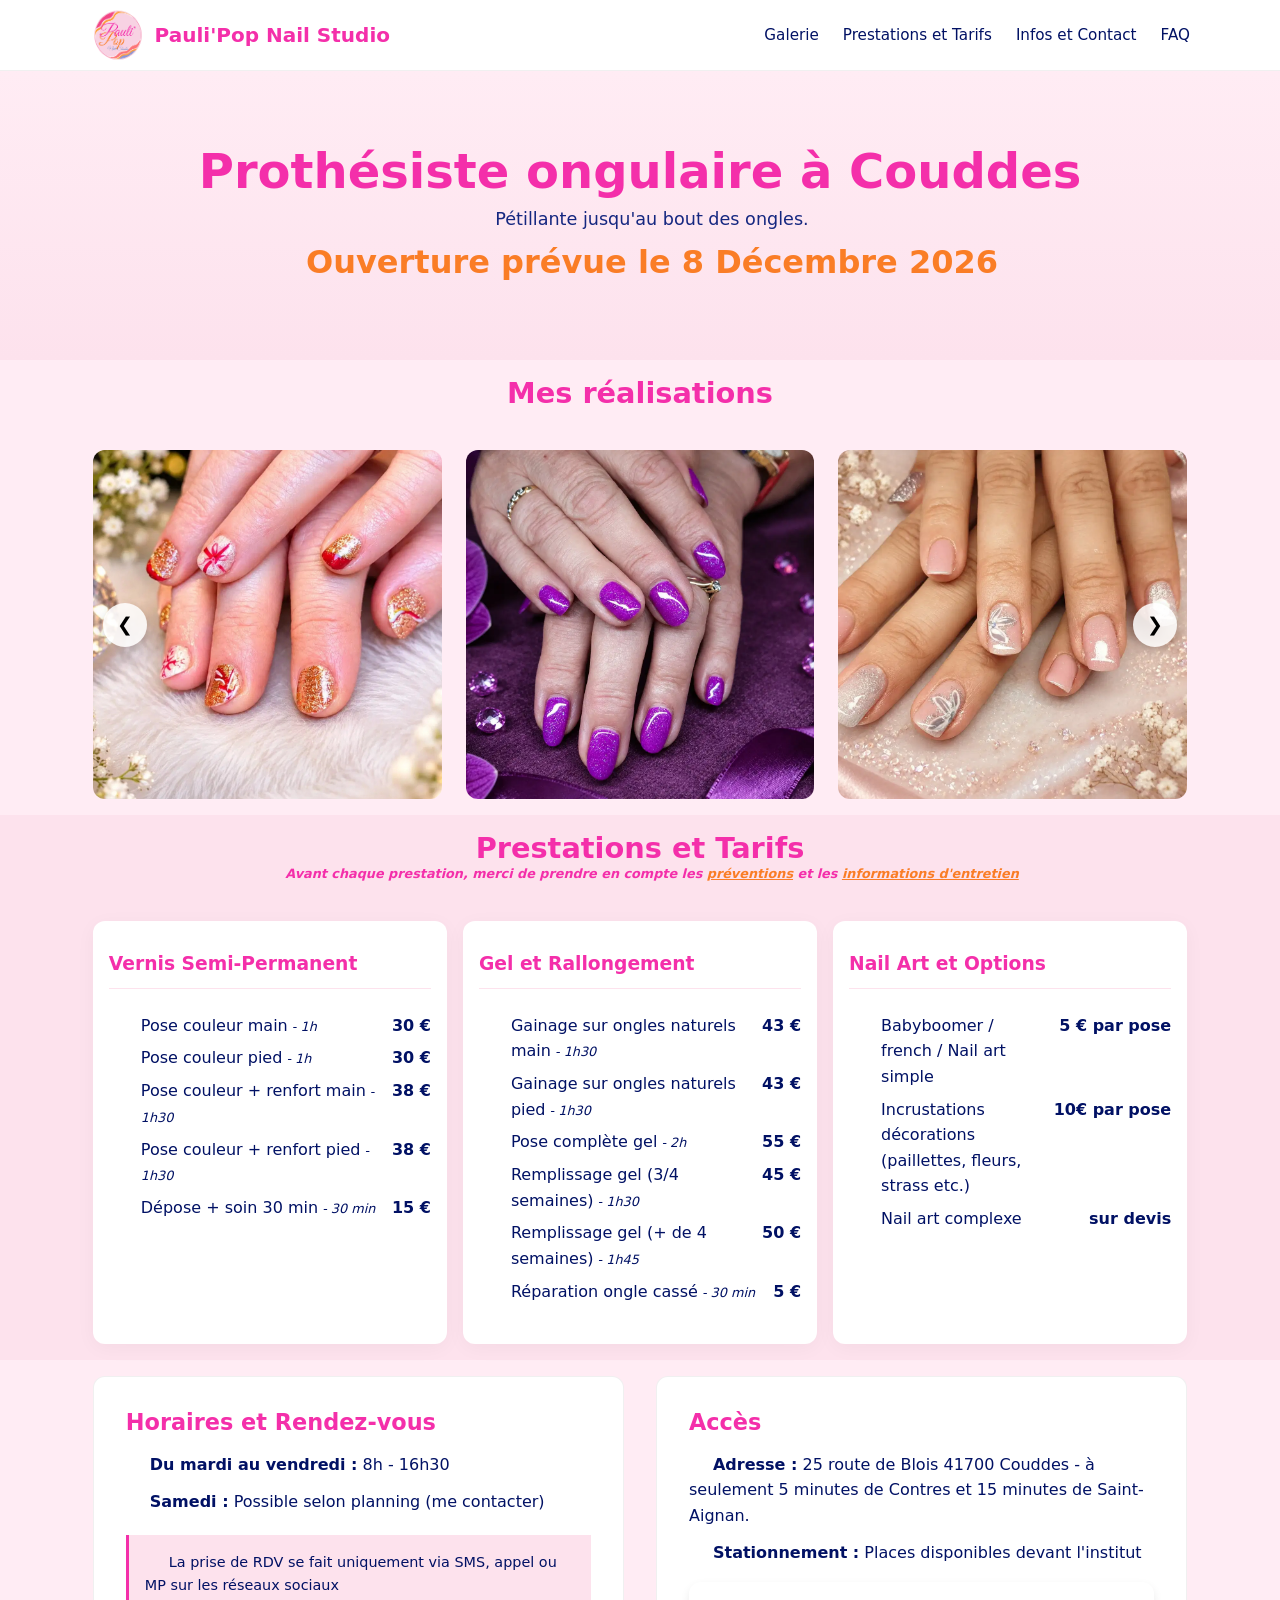
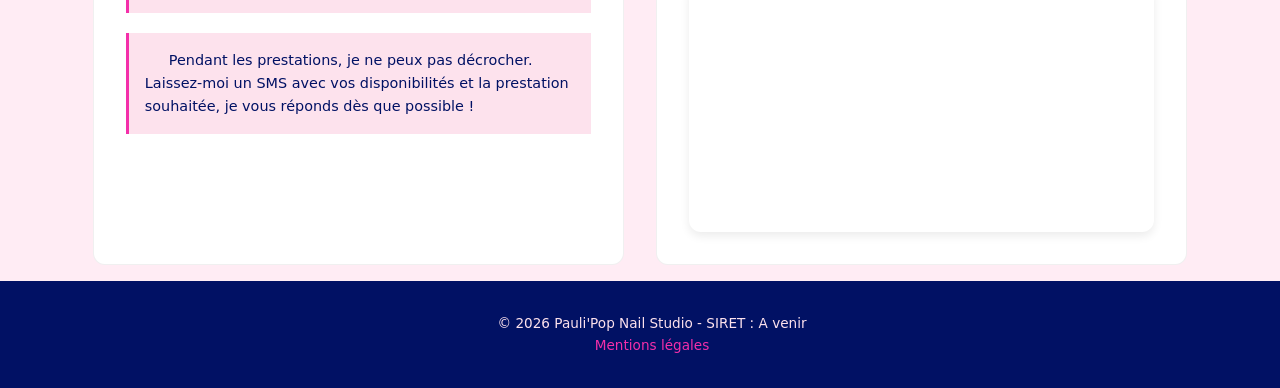
==== index.html @ 3b9c90e1 "Add files via upload" ====
<!DOCTYPE html>
<html lang="fr">

<head>
    <meta charset="UTF-8">
    <meta name="viewport" content="width=device-width, initial-scale=1.0">

    <title>Pauli'Pop Nail Studio | Prothésiste Ongulaire à Couddes</title>
    <meta name="description"
        content="Prothésiste ongulaire diplômée à Couddes. Pose en gel, vernis semi-permanent, nail art et beauté des mains. Prise de rendez-vous par téléphone ou SMS.">
    <!-- OpenGraph pour le partage sur les réseaux sociaux (Instagram, Facebook, SMS) -->
    <meta property="og:title" content="Pauli'Pop Nail Studio | Prothésiste Ongulaire à Couddes">
    <meta property="og:description"
        content="Pose en gel, vernis semi-permanent, nail art et beauté des mains à Couddes (41700).">
    <meta property="og:type" content="website">
    <meta property="og:image" content="images/photos/pose-1.webp">

    <!-- Données structurées Google (SEO Local) -->
    <script type="application/ld+json">
    {
      "@context": "https://schema.org",
      "@type": "NailSalon",
      "name": "Pauli'Pop Nail Studio",
      "image": "images/logo.png",
      "telephone": "+33788819565",
      "address": {
        "@type": "PostalAddress",
        "streetAddress": "25 route de Blois",
        "addressLocality": "Couddes",
        "postalCode": "41700",
        "addressCountry": "FR"
      },
      "openingHoursSpecification": [
        {
          "@type": "OpeningHoursSpecification",
          "dayOfWeek": ["Tuesday", "Wednesday", "Thursday", "Friday"],
          "opens": "08:00",
          "closes": "16:30"
        }
      ],
      "priceRange": "€"
    }
    </script>

    <!-- Appel du CSS compilé et minifié -->
    <link rel="stylesheet" href="css/style.min.css">
</head>

<body>

    <!-- En-tête et navigation -->
    <header class="header">
        <div class="container header__inner">
            <a href="./index.html" class="logo">
                <img src="images/logo.png" alt="Pauli'Pop Nail Studio" width="70" height="70" />
                Pauli'Pop Nail Studio
            </a>
            <nav class="nav">
                <a href="./index.html#galerie">Galerie</a>
                <a href="./index.html#prestations">Prestations et Tarifs</a>
                <a href="./index.html#infos">Infos et Contact</a>
                <a href="./faq.html">FAQ</a>
            </nav>
        </div>
    </header>

    <main>
        <!-- Section d'accueil (Hero) -->
        <section class="hero">
            <div class="container">
                <h1>Prothésiste ongulaire à Couddes</h1>
                <p class="hero__subtitle">Pétillante jusqu'au bout des ongles.</p>
                <p class="hero__subtitle__note">Ouverture prévue le 8 Décembre 2026</p>
            </div>
        </section>

        <!-- Section Galerie -->
        <section id="galerie" class="section">
            <div class="container">
                <h2>Mes réalisations</h2>

                <div class="carrousel-wrapper">
                    <button class="carrousel-btn prev" aria-label="Photo précédente">&#10094;</button>

                    <div class="galerie-carrousel" id="galerieCarrousel">
                        <!-- Les 31 photos vont s'ajouter ici automatiquement -->
                    </div>

                    <button class="carrousel-btn next" aria-label="Photo suivante">&#10095;</button>
                </div>
            </div>
        </section>



        <!-- Section Prestations & Tarifs -->
        <section id="prestations" class="section section--alt">
            <div class="container">
                <h2>Prestations et Tarifs
                    <p class="note_tarif">Avant chaque prestation, merci de prendre en compte les <a
                            href="./prevention.html">préventions</a> et les <a href="./entretien.html">informations
                            d'entretien</a> </p>
                </h2>
                <div class="tarifs-grid">

                    <div class="tarif-card">
                        <h3>Vernis Semi-Permanent</h3>
                        <ul class="tarif-list">
                            <li><span>Pose couleur main<span class="duration"> - 1h</span></span><strong>30
                                    €</strong></li>
                            <li><span>Pose couleur pied<span class="duration"> - 1h</span></span><strong>30
                                    €</strong></li>
                            <li><span>Pose couleur + renfort main<span class="duration"> - 1h30</span></span><strong>38
                                    €</strong></li>
                            <li><span>Pose couleur + renfort pied<span class="duration"> - 1h30</span></span><strong>38
                                    €</strong></li>
                            <li><span>Dépose + soin 30 min<span class="duration"> - 30 min</span></span><strong>15
                                    €</strong>
                            </li>
                        </ul>
                    </div>

                    <div class="tarif-card">
                        <h3>Gel et Rallongement</h3>
                        <ul class="tarif-list">
                            <li><span>Gainage sur ongles naturels main<span class="duration"> -
                                        1h30</span></span><strong>43 €</strong></li>
                            <li><span>Gainage sur ongles naturels pied<span class="duration"> -
                                        1h30</span></span><strong>43 €</strong></li>
                            <li><span>Pose complète gel<span class="duration"> - 2h</span></span><strong>55 €</strong>
                            </li>
                            <li><span>Remplissage gel (3/4 semaines)<span class="duration"> - 1h30</span>
                                </span><strong>45
                                    €</strong></li>
                            <li><span>Remplissage gel (+ de 4 semaines)<span class="duration"> -
                                        1h45</span></span><strong>50 €</strong></li>
                            <li><span>Réparation ongle cassé<span class="duration"> - 30 min</span></span><strong>5
                                    €</strong></li>
                        </ul>
                    </div>

                    <div class="tarif-card">
                        <h3>Nail Art et Options</h3>
                        <ul class="tarif-list">
                            <li><span>Babyboomer / french / Nail art simple</span><strong>5 € par pose</strong></li>
                            <li><span>Incrustations décorations (paillettes, fleurs, strass etc.)</span><strong>10€ par
                                    pose</strong></li>
                            <li><span>Nail art complexe</span><strong>sur devis</strong></li>
                        </ul>
                    </div>

                </div>
            </div>
        </section>

        <!-- Section Infos pratiques -->
        <section id="infos" class="section">
            <div class="container infos-grid">
                <div class="info-box">
                    <h2>Horaires et Rendez-vous</h2>
                    <p><strong>Du mardi au vendredi :</strong> 8h - 16h30</p>
                    <p><strong>Samedi :</strong> Possible selon planning (me contacter)</p>
                    <p class="info-box__alert">La prise de RDV se fait uniquement via SMS, appel ou MP sur les réseaux
                        sociaux</p>

                    <p class="info-box__alert">Pendant les prestations, je ne peux pas décrocher. Laissez-moi un SMS
                        avec vos disponibilités et la prestation souhaitée, je vous réponds dès que possible !</p>
                </div>

                <div class="info-box">
                    <h2>Accès
                    </h2>
                    <p><strong>Adresse :</strong> 25 route de Blois 41700 Couddes - à seulement 5 minutes de Contres et
                        15 minutes de Saint-Aignan.</p>
                    <p><strong>Stationnement :</strong> Places disponibles devant l'institut</p>

                    <div class="map-container">
                        <iframe
                            src="https://www.google.com/maps/embed?pb=!1m18!1m12!1m3!1d2702.5036001926824!2d1.401968976688991!3d47.363088704761374!2m3!1f0!2f0!3f0!3m2!1i1024!2i768!4f13.1!3m3!1m2!1s0x47fb53fe15aad1d7%3A0x353d129501a65e5e!2s25%20Rte%20de%20Blois%2C%2041700%20Couddes!5e0!3m2!1sfr!2sfr!4v1795610580144!5m2!1sfr!2sfr"
                            width="600" height="450" style="border:0;" allowfullscreen="" loading="lazy"
                            referrerpolicy="strict-origin-when-cross-origin"></iframe>
                    </div>

                </div>
            </div>
        </section>
    </main>

    <!-- Pied de page -->
    <footer class="footer">
        <div class="container">
            <p>&copy; 2026 Pauli'Pop Nail Studio - SIRET : A venir</p>
            <p><a href="./cgv.html">Mentions légales</a></p>
        </div>
    </footer>

    <!-- Barre fixe mobile pour appeler ou envoyer un SMS en 1 clic -->
    <div class="mobile-bar">
        <a href="tel:+33788819565" class="mobile-bar__btn mobile-bar__btn--call">Appeler</a>
        <a href="sms:+33788819565" class="mobile-bar__btn mobile-bar__btn--sms">SMS</a>
    </div>
    <script>
        const carrousel = document.getElementById('galerieCarrousel');
        const totalPhotos = 31;

        for (let i = totalPhotos; i >= 1; i--) {
            const figure = document.createElement('figure');
            figure.className = 'galerie-item';
            figure.innerHTML = `<img src="images/photos/pose-${i}.webp" alt="Réalisation onglerie Pauli'pop Nail Studio ${i}" width="800" height="800" loading="lazy">`;
            carrousel.appendChild(figure);
        }

        // Gestion des flèches
        const prevBtn = document.querySelector('.carrousel-btn.prev');
        const nextBtn = document.querySelector('.carrousel-btn.next');

        nextBtn.addEventListener('click', () => {
            const itemWidth = carrousel.querySelector('.galerie-item').offsetWidth;
            carrousel.scrollBy({ left: itemWidth + 24, behavior: 'smooth' });
        });

        prevBtn.addEventListener('click', () => {
            const itemWidth = carrousel.querySelector('.galerie-item').offsetWidth;
            carrousel.scrollBy({ left: -(itemWidth + 24), behavior: 'smooth' });
        });
    </script>

</body>

</html>
---- css/style.min.css ----
*{box-sizing:border-box;margin:0;padding:0}html{scroll-behavior:smooth}body{font-family:system-ui,-apple-system,sans-serif;background-color:#ffecf4;color:#011164;line-height:1.6;padding-bottom:60px}@media(min-width: 768px){body{padding-bottom:0}}.container{width:90%;max-width:1100px;margin:0 auto}h1,h2,h3{font-weight:600;line-height:1.2}h2{font-size:1.8rem;text-align:center;margin-bottom:2.5rem;color:#f42faa}h3{margin-bottom:.5rem;color:#fa7d26}.section{padding:1rem 2rem}.section--alt{background-color:#fde2ed}p{text-indent:1.5rem}ul li{margin-left:2rem}.header{background:#fff;border-bottom:1px solid rgba(0,0,0,.06);position:sticky;top:0;z-index:100}.header__inner{display:flex;flex-direction:column;justify-content:center;align-items:center;gap:.5rem;padding:.75rem 0}@media(min-width: 768px){.header__inner{flex-direction:row;justify-content:space-between;height:70px;padding:0}}.header .logo{display:flex;align-items:center;gap:.6rem;font-size:1.15rem;font-weight:700;color:#f42faa;text-decoration:none;white-space:nowrap}@media(min-width: 768px){.header .logo{font-size:1.25rem}}.header .logo img{width:45px;height:45px}@media(min-width: 768px){.header .logo img{width:55px;height:55px}}.header .nav{display:flex;flex-wrap:wrap;justify-content:center;gap:.5rem 1rem}@media(min-width: 768px){.header .nav{gap:1.5rem}}.header .nav a{text-decoration:none;color:#011164;font-size:.85rem;transition:color .2s;white-space:nowrap}@media(min-width: 768px){.header .nav a{font-size:.95rem}}.header .nav a:hover{color:#f42faa}.hero{text-align:center;padding:4.5rem 0;background:linear-gradient(to top, #fde2ed, #ffecf4)}.hero h1{font-size:2.2rem;margin-bottom:.3rem;color:#f42faa}@media(min-width: 768px){.hero h1{font-size:3rem}}.hero__subtitle{font-size:1.1rem;color:#152780;max-width:640px;margin:0 auto .2rem}.hero__subtitle__note{color:#fa7d26;font-size:2rem;font-weight:550}.footer{text-align:center;padding:2rem 0;background:#011164;color:#fde2ed;font-size:.85rem}.footer a{color:#f42faa;text-decoration:none}.btn{display:inline-block;padding:.85rem 1.75rem;border-radius:50px;text-decoration:none;font-weight:600;transition:background-color .2s,transform .2s}.btn--primary{background-color:#f42faa;color:#fff}.btn--primary:hover{background-color:#fa7d26}.btn--secondary{background-color:#fff;color:#f42faa;border:1px solid #f42faa}.btn--secondary:hover{background-color:#fde2ed}.mobile-bar{position:fixed;bottom:0;left:0;width:100%;display:flex;z-index:200;box-shadow:0 -2px 10px rgba(0,0,0,.1)}@media(min-width: 768px){.mobile-bar{display:none}}.mobile-bar__btn{flex:1;text-align:center;padding:1rem;text-decoration:none;font-weight:700;font-size:1rem}.mobile-bar__btn--call{background-color:#f42faa;color:#fff}.mobile-bar__btn--sms{background-color:#fff;color:#f42faa}.note_tarif{text-align:center;font-size:.8rem;font-style:italic}.note_tarif a{color:#fa7d26}.tarifs-grid{display:grid;grid-template-columns:1fr;gap:1rem}@media(min-width: 768px){.tarifs-grid{grid-template-columns:repeat(3, 1fr)}}.tarif-card{background:#fff;padding:2rem 1rem;border-radius:12px;box-shadow:0 4px 20px rgba(0,0,0,.04)}.tarif-card .duration{font-style:italic;font-size:.8rem}.tarif-card h3{color:#f42faa;margin-bottom:1.5rem;padding-bottom:.75rem;border-bottom:1px solid #fde2ed}.tarif-list{list-style:none}.tarif-list li{display:flex;justify-content:space-between;align-items:baseline;margin-bottom:.45rem;font-size:1rem}.tarif-list li strong{color:#011164;white-space:nowrap;margin-left:.8rem}.carrousel-wrapper{position:relative;display:flex;align-items:center}.galerie-carrousel{display:flex;gap:1.5rem;overflow-x:auto;scroll-snap-type:x mandatory;scroll-behavior:smooth;scrollbar-width:none;width:100%}.galerie-carrousel::-webkit-scrollbar{display:none}.galerie-item{flex:0 0 100%;scroll-snap-align:start;margin:0}@media(min-width: 768px){.galerie-item{flex:0 0 calc(50% - .75rem)}}@media(min-width: 1024px){.galerie-item{flex:0 0 calc(33.333% - 1rem)}}.galerie-item img{width:100%;height:auto;aspect-ratio:1/1;-o-object-fit:cover;object-fit:cover;border-radius:12px;display:block}.carrousel-btn{position:absolute;top:50%;transform:translateY(-50%);background-color:hsla(0,0%,100%,.85);border:none;border-radius:50%;width:44px;height:44px;font-size:1.2rem;cursor:pointer;z-index:10;box-shadow:0 4px 10px rgba(0,0,0,.15);transition:background-color .2s,transform .2s;display:flex;align-items:center;justify-content:center}.carrousel-btn:hover{background-color:#fff;transform:translateY(-50%) scale(1.08)}.carrousel-btn.prev{left:10px}.carrousel-btn.next{right:10px}.infos-grid{display:grid;grid-template-columns:1fr;gap:2rem}@media(min-width: 768px){.infos-grid{grid-template-columns:repeat(2, 1fr)}}.info-box{background:#fff;padding:2rem;border-radius:12px;border:1px solid rgba(0,0,0,.06)}.info-box h2{text-align:left;font-size:1.4rem;margin-bottom:1rem}.info-box p{margin-bottom:.75rem}.info-box__alert{margin-top:1.25rem;padding:1rem;background-color:#fde2ed;border-left:3px solid #f42faa;font-size:.9rem}.info-box .map-container{margin-top:1rem;border-radius:12px;overflow:hidden;box-shadow:0 4px 10px rgba(0,0,0,.08)}.info-box .map-container iframe{display:block;width:100%;height:250px}iframe#nl-badge-frame{display:none !important;visibility:hidden !important;opacity:0 !important;pointer-events:none !important}
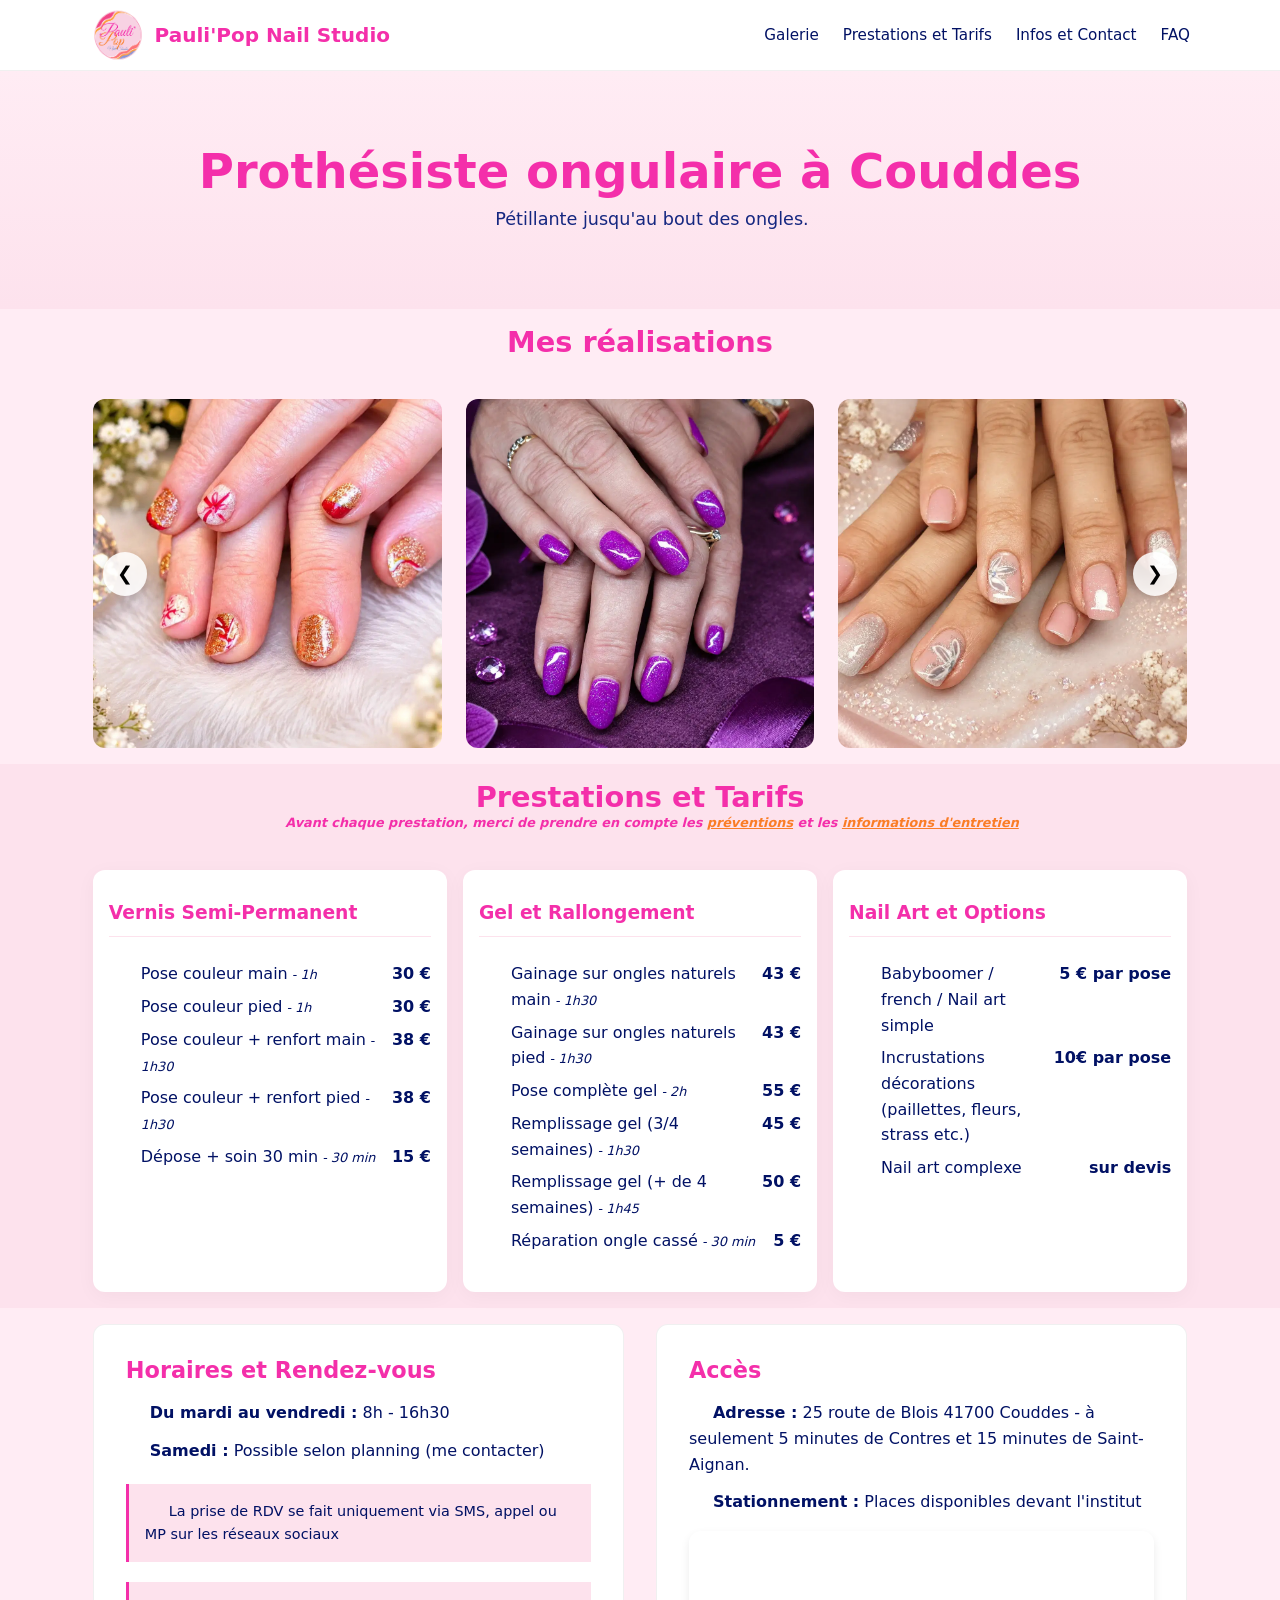
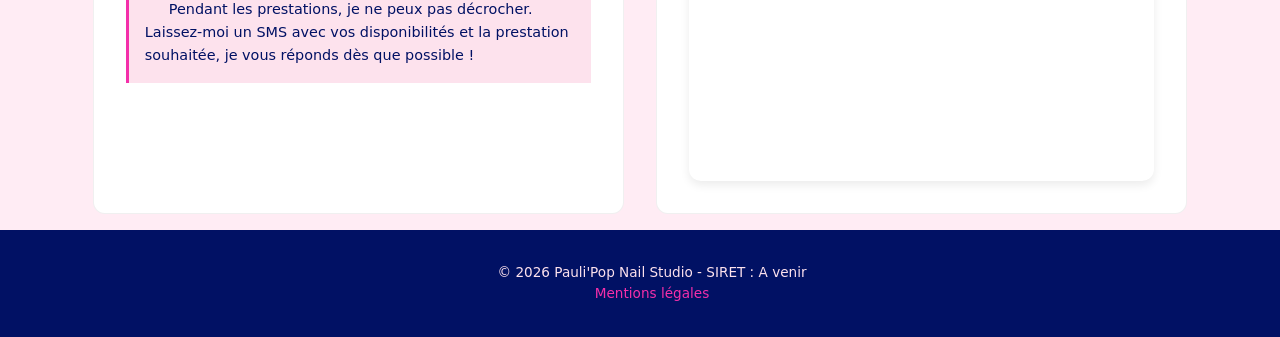
==== commit 0c0e958c: "Fix HTML encoding issues in index.html" ====
--- a/index.html
+++ b/index.html
@@ -70,7 +70,7 @@
             <div class="container">
                 <h1>Prothésiste ongulaire à Couddes</h1>
                 <p class="hero__subtitle">Pétillante jusqu'au bout des ongles.</p>
-                <p class="hero__subtitle__note">Ouverture prévue le 8 Décembre 2026</p>
+                <!--<p class="hero__subtitle__note">Ouverture prévue le 8 Décembre 2026</p>-->
             </div>
         </section>
 
@@ -227,4 +227,4 @@
 
 </body>
 
-</html>+</html>
